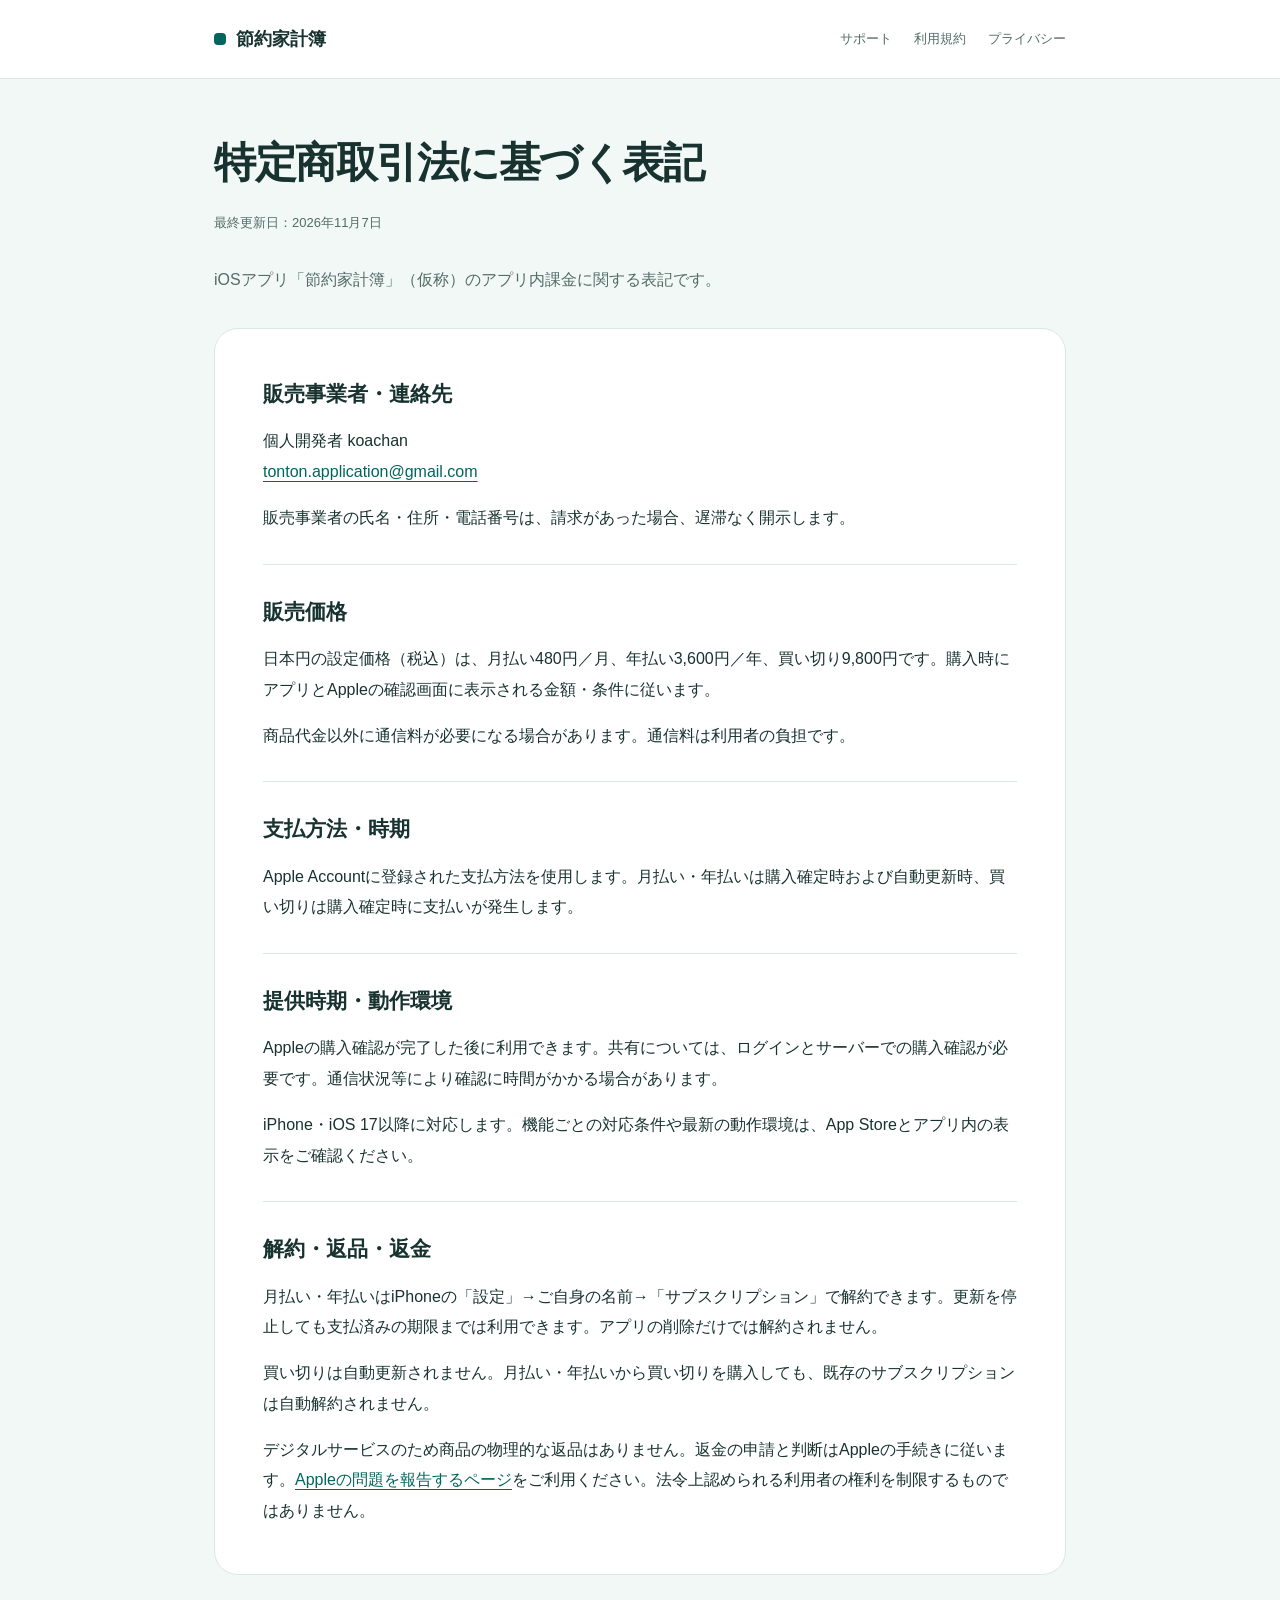
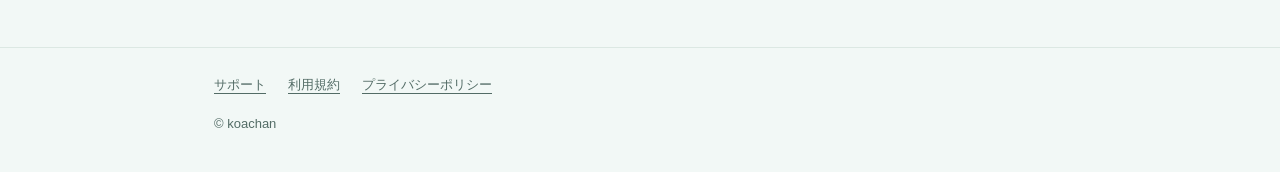
==== commerce.html @ ff6c3b67 "feat: 節約家計簿の公開ページを追加 アプリ専用の規約とサポートをGitHub Pagesで配信するため。実装との照合、モバイル表示、内部リンクを確認。  Co-Authored-By: GPT-" ====
<!doctype html><html lang="ja"><head><meta charset="utf-8"><meta name="viewport" content="width=device-width,initial-scale=1"><meta name="robots" content="noindex"><title>特定商取引法に基づく表記｜節約家計簿</title><link rel="stylesheet" href="styles.css"></head><body><header class="masthead"><div class="wrap"><a class="brand" href="index.html">節約家計簿</a><nav aria-label="メイン"><a href="support.html">サポート</a><a href="terms.html">利用規約</a><a href="privacy.html">プライバシー</a></nav></div></header><main class="wrap"><h1>特定商取引法に基づく表記</h1><p class="updated">最終更新日：2026年11月7日</p><p class="lead">iOSアプリ「節約家計簿」（仮称）のアプリ内課金に関する表記です。</p><article class="document" aria-label="販売条件"><section><h2>販売事業者・連絡先</h2><p>個人開発者 koachan<br><a href="mailto:tonton.application@gmail.com?subject=%E7%AF%80%E7%B4%84%E5%AE%B6%E8%A8%88%E7%B0%BF%E3%81%AE%E8%B2%A9%E5%A3%B2%E6%9D%A1%E4%BB%B6">tonton.application@gmail.com</a></p><p>販売事業者の氏名・住所・電話番号は、請求があった場合、遅滞なく開示します。</p></section><section><h2>販売価格</h2><p>日本円の設定価格（税込）は、月払い480円／月、年払い3,600円／年、買い切り9,800円です。購入時にアプリとAppleの確認画面に表示される金額・条件に従います。</p><p>商品代金以外に通信料が必要になる場合があります。通信料は利用者の負担です。</p></section><section><h2>支払方法・時期</h2><p>Apple Accountに登録された支払方法を使用します。月払い・年払いは購入確定時および自動更新時、買い切りは購入確定時に支払いが発生します。</p></section><section><h2>提供時期・動作環境</h2><p>Appleの購入確認が完了した後に利用できます。共有については、ログインとサーバーでの購入確認が必要です。通信状況等により確認に時間がかかる場合があります。</p><p>iPhone・iOS 17以降に対応します。機能ごとの対応条件や最新の動作環境は、App Storeとアプリ内の表示をご確認ください。</p></section><section><h2>解約・返品・返金</h2><p>月払い・年払いはiPhoneの「設定」→ご自身の名前→「サブスクリプション」で解約できます。更新を停止しても支払済みの期限までは利用できます。アプリの削除だけでは解約されません。</p><p>買い切りは自動更新されません。月払い・年払いから買い切りを購入しても、既存のサブスクリプションは自動解約されません。</p><p>デジタルサービスのため商品の物理的な返品はありません。返金の申請と判断はAppleの手続きに従います。<a href="https://reportaproblem.apple.com/">Appleの問題を報告するページ</a>をご利用ください。法令上認められる利用者の権利を制限するものではありません。</p></section></article></main><footer class="footer"><div class="wrap"><nav aria-label="関連情報"><a href="support.html">サポート</a><a href="terms.html">利用規約</a><a href="privacy.html">プライバシーポリシー</a></nav><span>© koachan</span></div></footer></body></html>
---- styles.css ----
:root{color-scheme:light;--ink:#18332f;--muted:#536c66;--green:#00655e;--lime:#c4e65a;--paper:#f2f8f6;--line:#dce8e3}*{box-sizing:border-box}body{margin:0;background:var(--paper);color:var(--ink);font-family:-apple-system,BlinkMacSystemFont,"Hiragino Sans","Yu Gothic",sans-serif;font-size:16px;line-height:1.9;-webkit-font-smoothing:antialiased}a{color:var(--green);text-underline-offset:4px;overflow-wrap:anywhere}a:hover{text-decoration-thickness:2px}a:focus-visible,summary:focus-visible{outline:3px solid var(--green);outline-offset:5px;border-radius:4px}.wrap{max-width:900px;margin:auto;padding:0 24px}.masthead{border-bottom:1px solid var(--line);background:#fff}.masthead .wrap{display:flex;align-items:center;justify-content:space-between;gap:20px;min-height:78px}.brand{font-size:18px;font-weight:650;text-decoration:none;color:var(--ink);white-space:nowrap}.brand:before{content:"";display:inline-block;width:12px;height:12px;background:var(--green);border-radius:4px;margin-right:10px}.masthead nav{display:flex;gap:22px;font-size:13px}.masthead nav a{text-decoration:none;color:var(--muted)}.masthead nav a[aria-current=page]{color:var(--green);font-weight:650}main.wrap{padding-top:55px;padding-bottom:72px}.eyebrow{font-size:13px;letter-spacing:.08em;color:var(--green);margin:0 0 10px}h1{font-size:clamp(28px,5vw,42px);line-height:1.4;letter-spacing:-.035em;margin:0 0 18px;font-weight:700}h2{font-size:21px;line-height:1.6;margin:0 0 16px;font-weight:650}h3{font-size:17px;line-height:1.7;margin:26px 0 8px;font-weight:650}p{margin:0 0 16px}.lead{color:var(--muted);max-width:700px}.updated{font-size:13px;color:var(--muted);margin:0 0 30px}.document{margin-top:32px;background:#fff;border:1px solid var(--line);border-radius:24px;padding:clamp(24px,5vw,48px)}.document section+section{border-top:1px solid var(--line);padding-top:30px;margin-top:30px}.document section>:last-child{margin-bottom:0}ul{padding-left:1.35em;margin:10px 0 18px}li{margin:8px 0}table{width:100%;border-collapse:collapse;margin:12px 0 20px;font-size:15px}th,td{text-align:left;vertical-align:top;border-bottom:1px solid var(--line);padding:14px 10px}th:first-child,td:first-child{padding-left:0}th{color:var(--muted);font-weight:550}.amount{font-variant-numeric:tabular-nums;white-space:nowrap}.link-grid{display:grid;grid-template-columns:1fr 1fr;gap:16px;margin-top:35px}.link-card{display:flex;flex-direction:column;background:#fff;border:1px solid var(--line);border-radius:22px;padding:28px;text-decoration:none;gap:8px}.link-card strong{font-size:20px;color:var(--ink);font-weight:650}.link-card span{color:var(--muted);font-size:14px}.link-card:hover{border-color:var(--green)}.contact{display:inline-block;background:var(--green);color:#fff;text-decoration:none;font-weight:600;padding:13px 22px;border-radius:14px;margin:6px 0 10px}.callout{border-left:4px solid var(--lime);padding:14px 18px;background:var(--paper);border-radius:0 12px 12px 0}.footer{border-top:1px solid var(--line);padding:25px 0 35px;font-size:13px;color:var(--muted)}.footer nav{display:flex;flex-wrap:wrap;gap:12px 22px;margin-bottom:14px}.footer nav a{color:var(--muted)}details{padding:20px 0;border-bottom:1px solid var(--line)}details:last-child{border:0}summary{cursor:pointer;font-weight:600;line-height:1.7;padding-right:15px}details p{margin:15px 0 0;color:var(--muted)}@media(max-width:600px){.wrap{padding:0 20px}.masthead .wrap{display:block;padding-top:17px;padding-bottom:16px}.masthead nav{gap:16px;flex-wrap:wrap;margin-top:10px}main.wrap{padding-top:34px}.document{border-radius:19px;padding:24px 20px;margin-top:24px}.link-grid{grid-template-columns:1fr}.link-card{padding:24px}h2{font-size:19px}table{font-size:14px}th,td{padding:12px 6px}body{font-size:15px;line-height:1.95}}@media(prefers-reduced-motion:reduce){*{scroll-behavior:auto!important}}@media print{.masthead nav,.footer nav{display:none}body{background:#fff}.document{border:0;padding:0}.wrap{max-width:none}.document section{break-inside:avoid}}
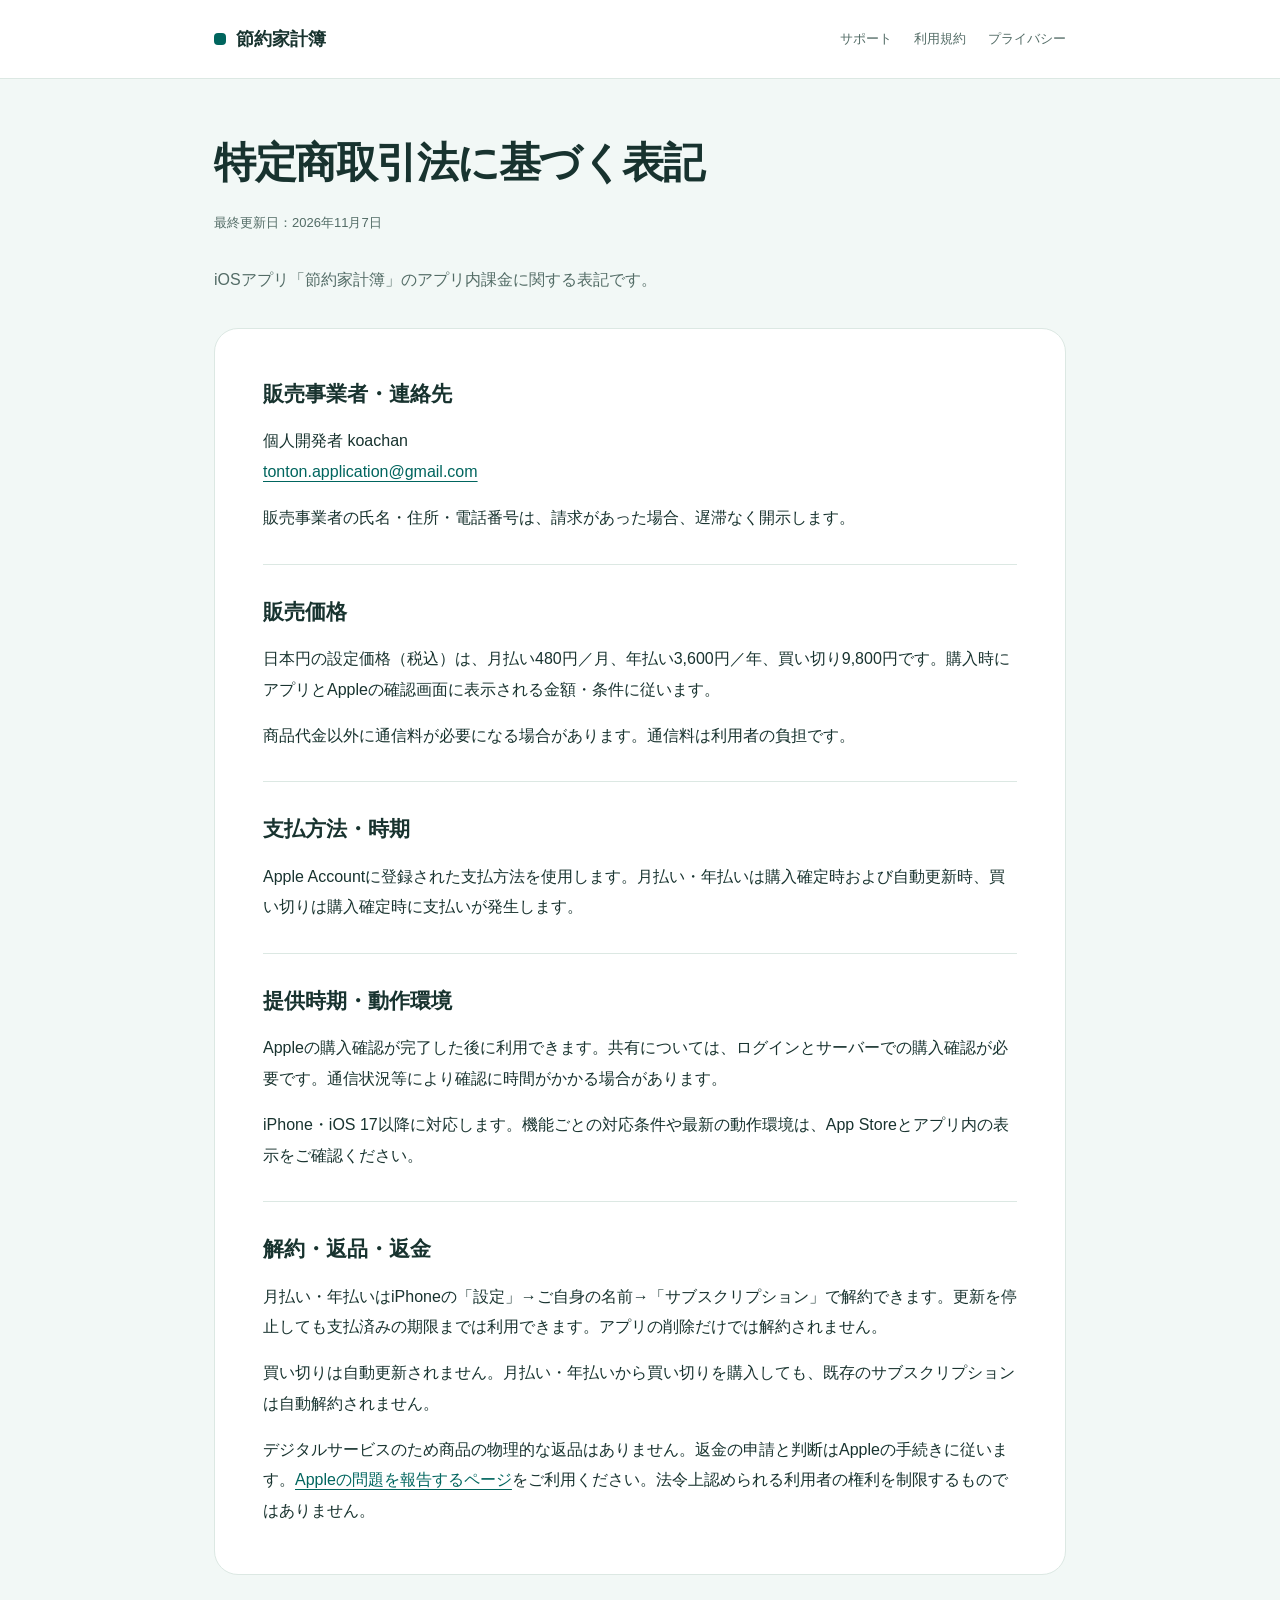
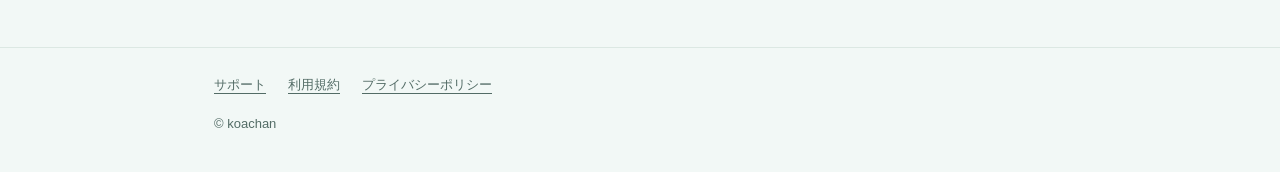
==== commit 81bb50d8: "docs: 有料プランの呼び名をPremiumにし、アプリ名の「仮称」を外す 本人の判断で、有料プランの呼び名を Plus から Premium に変え、アプリ名を「節約家計簿」で確定した。" ====
--- a/commerce.html
+++ b/commerce.html
@@ -1 +1 @@
-<!doctype html><html lang="ja"><head><meta charset="utf-8"><meta name="viewport" content="width=device-width,initial-scale=1"><meta name="robots" content="noindex"><title>特定商取引法に基づく表記｜節約家計簿</title><link rel="stylesheet" href="styles.css"></head><body><header class="masthead"><div class="wrap"><a class="brand" href="index.html">節約家計簿</a><nav aria-label="メイン"><a href="support.html">サポート</a><a href="terms.html">利用規約</a><a href="privacy.html">プライバシー</a></nav></div></header><main class="wrap"><h1>特定商取引法に基づく表記</h1><p class="updated">最終更新日：2026年11月7日</p><p class="lead">iOSアプリ「節約家計簿」（仮称）のアプリ内課金に関する表記です。</p><article class="document" aria-label="販売条件"><section><h2>販売事業者・連絡先</h2><p>個人開発者 koachan<br><a href="mailto:tonton.application@gmail.com?subject=%E7%AF%80%E7%B4%84%E5%AE%B6%E8%A8%88%E7%B0%BF%E3%81%AE%E8%B2%A9%E5%A3%B2%E6%9D%A1%E4%BB%B6">tonton.application@gmail.com</a></p><p>販売事業者の氏名・住所・電話番号は、請求があった場合、遅滞なく開示します。</p></section><section><h2>販売価格</h2><p>日本円の設定価格（税込）は、月払い480円／月、年払い3,600円／年、買い切り9,800円です。購入時にアプリとAppleの確認画面に表示される金額・条件に従います。</p><p>商品代金以外に通信料が必要になる場合があります。通信料は利用者の負担です。</p></section><section><h2>支払方法・時期</h2><p>Apple Accountに登録された支払方法を使用します。月払い・年払いは購入確定時および自動更新時、買い切りは購入確定時に支払いが発生します。</p></section><section><h2>提供時期・動作環境</h2><p>Appleの購入確認が完了した後に利用できます。共有については、ログインとサーバーでの購入確認が必要です。通信状況等により確認に時間がかかる場合があります。</p><p>iPhone・iOS 17以降に対応します。機能ごとの対応条件や最新の動作環境は、App Storeとアプリ内の表示をご確認ください。</p></section><section><h2>解約・返品・返金</h2><p>月払い・年払いはiPhoneの「設定」→ご自身の名前→「サブスクリプション」で解約できます。更新を停止しても支払済みの期限までは利用できます。アプリの削除だけでは解約されません。</p><p>買い切りは自動更新されません。月払い・年払いから買い切りを購入しても、既存のサブスクリプションは自動解約されません。</p><p>デジタルサービスのため商品の物理的な返品はありません。返金の申請と判断はAppleの手続きに従います。<a href="https://reportaproblem.apple.com/">Appleの問題を報告するページ</a>をご利用ください。法令上認められる利用者の権利を制限するものではありません。</p></section></article></main><footer class="footer"><div class="wrap"><nav aria-label="関連情報"><a href="support.html">サポート</a><a href="terms.html">利用規約</a><a href="privacy.html">プライバシーポリシー</a></nav><span>© koachan</span></div></footer></body></html>
+<!doctype html><html lang="ja"><head><meta charset="utf-8"><meta name="viewport" content="width=device-width,initial-scale=1"><meta name="robots" content="noindex"><title>特定商取引法に基づく表記｜節約家計簿</title><link rel="stylesheet" href="styles.css"></head><body><header class="masthead"><div class="wrap"><a class="brand" href="index.html">節約家計簿</a><nav aria-label="メイン"><a href="support.html">サポート</a><a href="terms.html">利用規約</a><a href="privacy.html">プライバシー</a></nav></div></header><main class="wrap"><h1>特定商取引法に基づく表記</h1><p class="updated">最終更新日：2026年11月7日</p><p class="lead">iOSアプリ「節約家計簿」のアプリ内課金に関する表記です。</p><article class="document" aria-label="販売条件"><section><h2>販売事業者・連絡先</h2><p>個人開発者 koachan<br><a href="mailto:tonton.application@gmail.com?subject=%E7%AF%80%E7%B4%84%E5%AE%B6%E8%A8%88%E7%B0%BF%E3%81%AE%E8%B2%A9%E5%A3%B2%E6%9D%A1%E4%BB%B6">tonton.application@gmail.com</a></p><p>販売事業者の氏名・住所・電話番号は、請求があった場合、遅滞なく開示します。</p></section><section><h2>販売価格</h2><p>日本円の設定価格（税込）は、月払い480円／月、年払い3,600円／年、買い切り9,800円です。購入時にアプリとAppleの確認画面に表示される金額・条件に従います。</p><p>商品代金以外に通信料が必要になる場合があります。通信料は利用者の負担です。</p></section><section><h2>支払方法・時期</h2><p>Apple Accountに登録された支払方法を使用します。月払い・年払いは購入確定時および自動更新時、買い切りは購入確定時に支払いが発生します。</p></section><section><h2>提供時期・動作環境</h2><p>Appleの購入確認が完了した後に利用できます。共有については、ログインとサーバーでの購入確認が必要です。通信状況等により確認に時間がかかる場合があります。</p><p>iPhone・iOS 17以降に対応します。機能ごとの対応条件や最新の動作環境は、App Storeとアプリ内の表示をご確認ください。</p></section><section><h2>解約・返品・返金</h2><p>月払い・年払いはiPhoneの「設定」→ご自身の名前→「サブスクリプション」で解約できます。更新を停止しても支払済みの期限までは利用できます。アプリの削除だけでは解約されません。</p><p>買い切りは自動更新されません。月払い・年払いから買い切りを購入しても、既存のサブスクリプションは自動解約されません。</p><p>デジタルサービスのため商品の物理的な返品はありません。返金の申請と判断はAppleの手続きに従います。<a href="https://reportaproblem.apple.com/">Appleの問題を報告するページ</a>をご利用ください。法令上認められる利用者の権利を制限するものではありません。</p></section></article></main><footer class="footer"><div class="wrap"><nav aria-label="関連情報"><a href="support.html">サポート</a><a href="terms.html">利用規約</a><a href="privacy.html">プライバシーポリシー</a></nav><span>© koachan</span></div></footer></body></html>
